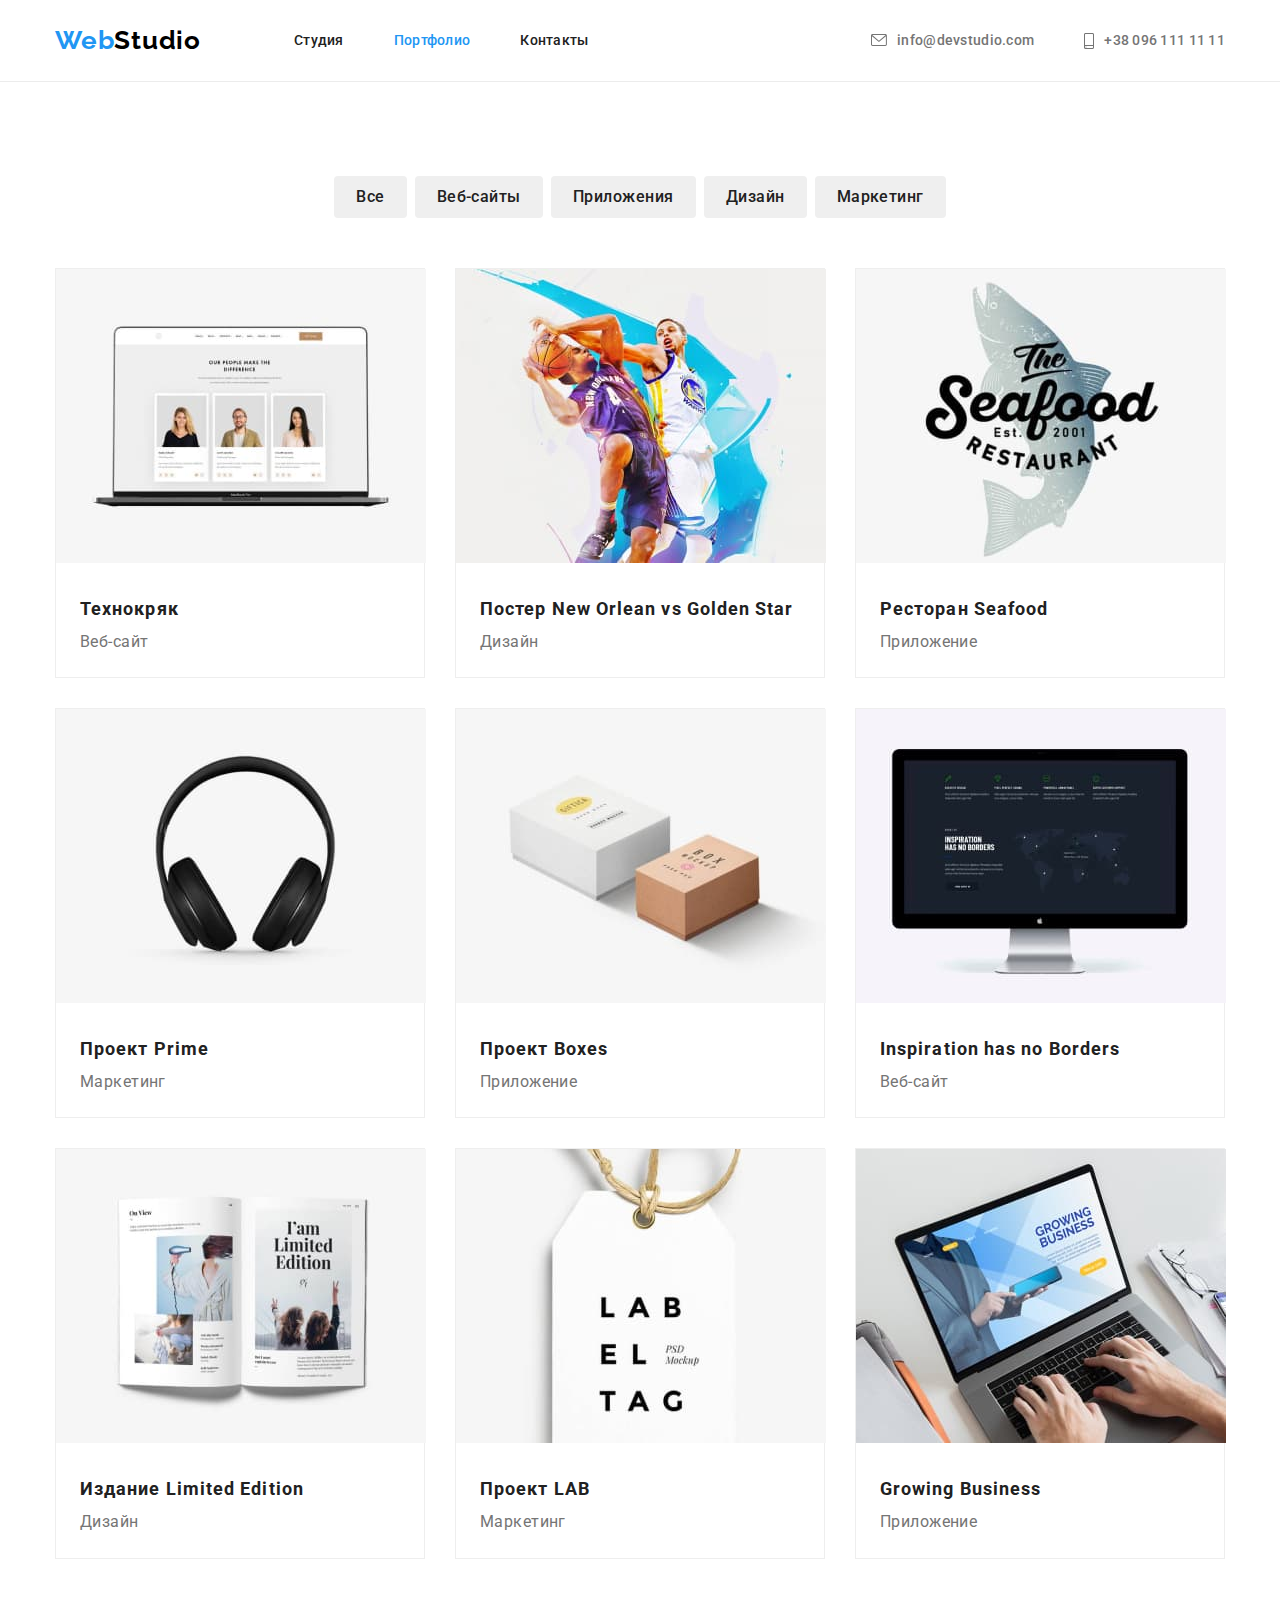
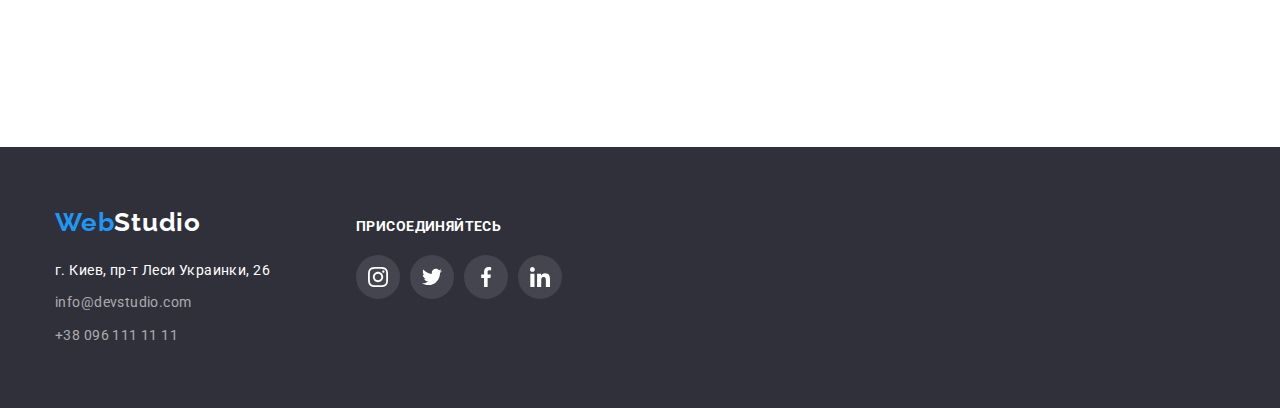
==== Portfolio.html @ 4412f635 "1" ====
<!DOCTYPE html>
<html lang="ru">
<head>
    <meta charset="UTF-8">
    <meta name="viewport" content="width=device-width, initial-scale=1.0">
    <link rel="stylesheet" href="node_modules/modern-normalize/modern-normalize.css">
    <link rel="preconnect" href="https://fonts.gstatic.com">
    <link rel="stylesheet"
        href="https://fonts.googleapis.com/css2?family=Oleo+Script&family=Raleway:wght@700&family=Roboto:wght@400;500;700;900&display=swap">
    <link rel="stylesheet" href="./CSS/style.css">
    <title>Портфолио</title>
</head>

<body>
    <!--Шапка сторінки-->
    <header class="header page-header">
        <div class="conteiner">
        <nav class="nav-conteiner"> 
            <a class="logo-header" href="/"><span class="logo-web">Web</span><span class="logo-studio">Studio</span></a>
            <ul class="nav-links site-nav ">
                <li class="item"><a class="link-header" href="./index.html">Студия</a></li>
                <li class="item"><a class="link-header current " href="./Portfolio.html">Портфолио</a></li>
                <li class="item"><a class="link-header" href="">Контакты</a></li>
            </ul>
        </nav>
        <ul class="contacts">
            <li class="item-contacts"><a class="link-contacts" href="mailto:info@devstudio.com">
                    <svg class="item-contacts mailto-icon">
                        <use href="./img/symbol-defs.svg#icon-envelope-hover"></use>
                    </svg>info@devstudio.com</a></li>
            <li class="item-contacts"><a class="link-contacts" href="tell:+380961111111">
                    <svg class="icon-tell">
                        <use href="./img/symbol-defs.svg#icon-smartphone"></use>
                    </svg>+38 096 111 11 11</a></li>
        </ul>
    </div>
    </header>
    <main class="portfolio-main">
        <div class=" conteiner conteiner-button">
            <h1 class="visually-hidden"></h1>
            <ul class="main-button">
                <li class="button-item"><button class="button-portfolio" type="button">Все</button></li>
                <li class="button-item"><button class="button-portfolio" type="button">Веб-сайты</button></li>
                <li class="button-item"><button class="button-portfolio" type="button">Приложения</button></li>
                <li class="button-item"><button class="button-portfolio" type="button">Дизайн</button></li>
                <li class="button-item"><button class="button-portfolio" type="button">Маркетинг</button></li>
            </ul>
        </div>
        <div class="conteiner-foto">
            <ul class="foto-list">               
                <li class="foto-item">
                    <a class="link-portfolio" href="">
                        <img  src="./img/портфолио_1.jpg" width="370" alt="включеный ноутбук" />
                    <div class="conteiner-text">
                        <h2 class="title">Технокряк</h2>
                        <p class="text-portfolio">Веб-сайт</p>
                    </div>
                    </a>        
                </li>
                <li class="foto-item"><a class="link-portfolio" href="">
                    <img src="./img/портфолио_2.jpg" width="370" alt="баскетбол" />
                    <div class="conteiner-text">
                        <h2 class="title">Постер New Orlean vs Golden Star</h2>
                        <p class="text-portfolio">Дизайн</p>
                    </div>
                    </a>
                </li>
                <li class="foto-item"><a class="link-portfolio" href="">
                    <img  src="./img/портфолио_3.jpg" width="370" alt="емблема" />
                    <div class="conteiner-text">
                        <h2 class="title">Ресторан Seafood</h2>
                        <p class="text-portfolio">Приложение</p>
                    </div>
                    </a>
                </li>
                <li class="foto-item"><a class="link-portfolio" href="">
                    <img  src="./img/портфолио_4.jpg" width="370" alt="наушники" />
                    <div class="conteiner-text">
                        <h2 class="title">Проект Prime</h2>
                        <p class="text-portfolio">Маркетинг</p>
                    </div>
                    </a>
                </li>
                <li class="foto-item"><a class="link-portfolio" href="">
                    <img  src="./img/портфолио_5.jpg" width="370" alt="дві коробки" />
                    <div class="conteiner-text">
                        <h2 class="title">Проект Boxes</h2>
                        <p class="text-portfolio">Приложение</p>
                    </div>
                    </a>
                </li>
                <li class="foto-item"><a class="link-portfolio" href="">
                    <img src="./img/портфолио_6.jpg" width="370" alt="монитор" />
                    <div class="conteiner-text">
                        <h2 class="title">Inspiration has no Borders</h2>
                        <p class="text-portfolio">Веб-сайт</p>
                    </div>
                    </a>
                </li>
                <li class="foto-item"><a class="link-portfolio" href="">
                    <img  src="./img/портфолио_7.jpg" width="370" alt="журнал" />
                    <div class="conteiner-text">
                        <h2 class="title">Издание Limited Edition</h2>
                        <p class="text-portfolio">Дизайн</p>
                    </div>   
                    </a>
                </li>
                <li class="foto-item"><a class="link-portfolio" href="">
                    <img  src="./img/портфолио_8.jpg" width="370" alt="бирка" />
                    <div class="conteiner-text">
                        <h2 class="title">Проект LAB</h2>
                        <p class="text-portfolio">Маркетинг</p>
                    </div>  
                    </a>
                </li>
                <li class="foto-item"><a class="link-portfolio" href="">
                    <img  src="./img/портфолио_9.jpg" width="370" alt="печатает на ноутбуки" />
                    <div class="conteiner-text">
                        <h2 class="title">Growing Business</h2>
                        <p class="text-portfolio">Приложение</p>
                    </div>  
                    </a>
                </li>
            </ul>
        </div>
    </main>
    <!--Футер-->
    <footer class="footer">
        <div class="conteiner conteiner-footer">
            <div class="conteiner-logo">
                <a class="logo-footer" href="/"><span class="logo-web">Web</span><span class="logo">Studio</span></a><br>
                <address class="address">
                    г. Киев, пр-т Леси Украинки, 26
                </address>
                <!-- Контакти -->
                <ul>
                    <li class="mailto">
                        <a class="link-footer" href="mailto:info@devstudio.com">info@devstudio.com</a></li>
                    <li>
                        <a class="link-footer" href="tell:+380961111111">+38 096 111 11 11</a></li>
                </ul>
            </div>
            <div class="conteiner-join">
                <p class="join-tatile">присоединяйтесь</p>
                <ul class="joim-item">
                    <li>
                        <a class="icon-link icon-join" href="#">
                            <svg class="icon-network">
                                <use href="./img/symbol-defs.svg#icon-instagram-2"></use>
                            </svg>
                        </a>
                    </li>
                    <li>
                        <a class="icon-link  icon-join" href="#">
                            <svg class="icon-network">
                                <use href="./img/symbol-defs.svg#icon-twitter-1"></use>
                            </svg>
                        </a>
                    </li>
                    <li>
                        <a class="icon-link  icon-join" href="#">
                            <svg class="icon-network">
                                <use href="./img/symbol-defs.svg#icon-facebook-1"></use>
                            </svg>
                        </a>
                    </li>
                    <li>
                        <a class="icon-link  icon-join" href="#">
                            <svg class="icon-network">
                                <use href="./img/symbol-defs.svg#icon-linkedin-1"></use>
                            </svg>
                        </a>
                    </li>
                </ul>
            </div>
        </div>
    </footer>
</body>

</html>
---- CSS/style.css ----
:root {
  /*колір тексту*/
  --main-text-color: #212121;
  --secondary-text-color: #757575;
  --accent-text-color: #2196f3;
  --bgc-accent-text-color: #ffffff;
  --footer-addressbox-text-color: rgba(255, 255, 255, 0.6);
  /*колір фону*/
  --button-bgc: #2196f3;
  --main-bgc: #e5e5e5;
  --secondary-bgc: #f5f4fa;
  --accent-bgc: #2f303a;
  --header-bgc: #ffffff;
}

body {
  background-color: var(--header-bgc);
  color: var(--main-text-color);
  font-family: "Roboto", sans-serif;
  font-size: 14px;
  line-height: 1.71;
  letter-spacing: 0.03em;
  text-transform: none;
  margin: 0;
}

/*--------------------------------------Скрить заголовки h2 і h1-----------------------------------*/
.visually-hidden {
  position: absolute;
  clip: rect(0 0 0 0);
  width: 1px;
  height: 1px;
  margin: -1px;
}
/*--------------------------------------------Общі значення----------------------------------*/
li {
  list-style: none;
}

a {
  text-decoration: none;
}

h1,
h2,
h3,
p {
  margin-top: 0px;
  margin-bottom: 0px;
}

ul {
  margin: 0;
  padding: 0;
  list-style: none;
}

/*--------------------------------------header----------------------------------------------*/
.conteiner {
  display: flex;
  align-items: center;
  width: 1200px;
  padding-left: 15px;
  padding-right: 15px;
  margin-left: auto;
  margin-right: auto;
}

.header {
  display: block;
  padding-top: 25px;
  padding-bottom: 25px;
}

.nav-conteiner {
  display: flex;
  align-items: center;
}

.logo-header {
  font-family: "Raleway";
  font-style: normal;
  font-weight: 700;
  font-size: 26px;
  line-height: 1.2;
  letter-spacing: 0.03em;

  margin-right: 93px;
  margin-left: 0px;
}
.logo-web {
  color: var(--accent-text-color);
}
.logo-studio {
  color: black;
}

.nav-links {
  display: flex;
}

.nav-links > .item:not(:last-child) {
  margin-right: 50px;
}

.site-nav.link-header.current {
  color: var(--accent-text-color);
}

.link-header {
  color: var(--main-text-color);
  font-style: normal;
  font-weight: 500;
  font-size: 14px;
  line-height: 1.14;
  letter-spacing: 0.02em;
}

.link-header:hover,
.link-header:focus {
  color: var(--accent-text-color);
}
.link-contacts {
  color: var(--secondary-text-color);
  font-weight: 500;
  font-size: 14px;
  line-height: 1.1;
  letter-spacing: 0.02em;
  display: flex;
  align-items: center;
}

.link-contacts:hover,
.link-contacts:focus {
  color: var(--accent-text-color);
}

.link-header.current {
  color: var(--accent-text-color);
}

.contacts {
  display: flex;
  margin-left: auto;
}
.item-contacts:not(:last-child) {
  margin-right: 50px;
}

.page-header {
  border-bottom: 1px solid #ececec;
  display: block;
}

.mailto-icon {
  width: 16px;
  height: 12px;
  margin-right: 10px;
  fill: currentColor;
}

.icon-tell {
  width: 10px;
  height: 16px;
  margin-right: 10px;
  fill: currentColor;
}

/*--------------------------------------hero--------------------------------------------*/

.hero-conteiner {
  margin: 0 auto;
  max-width: 1600px;
}

.hero {
  background: var(--accent-bgc);
  padding: 0;
}
.hero .hero-conteiner {
  background-image: linear-gradient(
      to top left,
      rgba(47, 48, 58, 0.4),
      rgba(47, 48, 58, 0.4)
    ),
    url(../img/Герой.jpg);
  background-position: center;
  height: 600px;
  padding: 200px;
}

.heading-conteiner {
  width: 695px;
  text-align: center;
  margin: 0 auto;
}

.hero-main {
  color: var(--bgc-accent-text-color);
  font-style: normal;
  font-weight: 900;
  font-size: 44px;
  line-height: 1.4;
  letter-spacing: 0.06em;
  text-transform: uppercase;
  margin-bottom: 30px;
}

.button {
  background-color: var(--accent-text-color);
  color: var(--bgc-accent-text-color);
  font-family: inherit;
  font-style: normal;
  font: weight 700;
  font-size: 16px;
  line-height: 1.9;
  align-items: center;
  letter-spacing: 0.06em;
  border-style: none;

  padding-top: 10px;
  padding-right: 32px;
  padding-bottom: 10px;
  padding-left: 32px;
}

/*---------------------------наші переваги------------------------------*/

.advantage {
  padding-top: 94px;
}

.advantage-list {
  display: flex;
  padding-left: 0;
}

.advantage-title {
  margin-top: 30px;
  padding: 0;
  margin-bottom: 10px;
}

.advantage-item {
  width: calc((100%-90px) / 4);
  margin-right: 30px;
}

.advantage-item:nth-child(4n) {
  margin-right: 0;
}

.advantage-essence {
  padding: 0;
  margin: 0;
}

.icon-advantage {
  width: 65.32px;
  height: 70px;
}

.icon-conteiner {
  background: #f5f4fa;
  border-radius: 4px;
  display: flex;
  justify-content: center;
  padding-top: 25px;
  padding-bottom: 25px;
}
/*----------------------------------------Чем ми занимаемся------------------------------*/
.conteiner-work {
  padding-top: 94px;
  padding-bottom: 94px;
  display: block;
}

.work {
  color: var(--main-text-color);
  text-align: center;
  font-style: normal;
  font-weight: 700;
  font-size: 36px;
  line-height: 1.2;
  letter-spacing: 0.03em;
  margin-bottom: 50px;
  display: block;
}

.conteiner-img {
  display: block;
}

.conteiner-list {
  display: flex;
  margin-top: 0;
  margin-bottom: 0;
}

.conteiner-item:not(:last-child) {
  margin-right: 30px;
}

/*------------------------------------------команда-------------------------------------*/
.team {
  background: var(--secondary-bgc);
  padding-top: 94px;
  padding-bottom: 94px;
}
.our-team {
  color: var(--main-text-color);
  font-style: normal;
  font-weight: 700;
  font-size: 36px;
  line-height: 1.2;
  text-align: center;
  letter-spacing: 0.03em;
}

h3 {
  color: var(--main-text-color);
  font-weight: 700;
  font-size: 14px;
  line-height: 1.1;
  letter-spacing: 0.03em;
  text-transform: uppercase;
}

.text {
  color: var(--secondary-text-color);
  font-style: normal;
  font-weight: 400;
  font-size: 14px;
  line-height: 1.7;
  letter-spacing: 0.03em;
  padding-bottom: 16px;
}

.team-hero {
  background: url(4853.jpg);
  border-radius: 0px;
  text-align: center;
}
.name {
  font-style: normal;
  font-weight: 500;
  font-size: 16px;
  line-height: 1.2;
  text-align: center;
  letter-spacing: 0.03em;
  text-transform: capitalize;
  margin-bottom: 10px;
}

.workers {
  display: block;
  width: 1200px;
  padding-left: 15px;
  padding-right: 15px;
  margin-left: auto;
  margin-right: auto;
}

.our-team-hidden {
  display: block;
  margin-bottom: 50px;
}

.team-list {
  display: flex;
}

.team-hero:not(:last-child) {
  margin-right: 30px;
}

* {
  box-sizing: border-box;
}

.foto {
  display: block;
  max-width: 100%;
  height: auto;
  margin-bottom: 30px;
}

.team-hero {
  width: 270px;
  margin-left: auto;
  margin-right: auto;
  background: #ffffff;
  box-shadow: 0px 1px 3px rgba(0, 0, 0, 0.12), 0px 1px 1px rgba(0, 0, 0, 0.14),
    0px 2px 1px rgba(0, 0, 0, 0.2);
  border-radius: 0px 0px 4px 4px;
}

.card.flex-start-aligned {
  align-items: flex-start;
}
.team-icons {
  display: inline-flex;
  justify-content: center;
}

.icon-network {
  width: 20px;
  height: 20px;

  fill: currentColor;
}

.icon-link {
  display: inline-flex;
  width: 44px;
  height: 44px;
  border-radius: 50%;
  align-items: center;
  background-position: center;
  justify-content: center;
  color: #afb1b8;
  margin-right: 10px;
}

.icon-link:hover,
.icon-link:focus {
  background-color: var(--accent-text-color);
  color: #ffffff;
}

.network-conteiner {
  padding-bottom: 30px;
  display: flex;
  justify-content: center;
}

/*--------------------------------Клієнти--------------------------------*/

.clients {
  padding-top: 94px;
  padding-bottom: 94px;
}

.client-title {
  font-weight: 700;
  font-size: 36px;
  line-height: 1.17;
  text-align: center;
}

.conteiner-client {
  display: block;
}

.client-list {
  display: flex;
  justify-content: space-between;
  align-items: center;
  margin-top: 50px;
}

.client-link {
  display: inline-flex;
  justify-content: center;
  align-items: center;
  width: 170px;
  height: 90px;
  border: 1px solid #afb1b8;
  border-radius: 4px;

  fill: #afb1b8;
}

.client-link:hover,
.logotype:hover,
.client-link:focus,
.logotype:focus {
  border-color: 1px solid var(--button-bgc);
  color: var(--button-bgc);
  outline: none;
  fill: var(--button-bgc);
}

/*-------------------------------Footer------------------------------------*/
.footer {
  background-color: var(--accent-bgc);
  font-size: 14px;
  line-height: 1.7;
  padding-top: 60px;
  padding-bottom: 60px;
}

.conteiner-footer {
  display: block;
}

.logo {
  color: var(--bgc-accent-text-color);
}

.logo-footer {
  font-family: "Raleway";
  font-style: normal;
  font-weight: 700;
  font-size: 26px;
  line-height: 1.2;
  letter-spacing: 0.03em;
  margin-bottom: 20px;
}

.address {
  color: var(--bgc-accent-text-color);
  font-style: normal;
  font-weight: 400;
  font-size: 14px;
  line-height: 1.7;
  letter-spacing: 0.03em;
  margin-top: 20px;
  margin-bottom: 9px;
  text-decoration: none;
}

.address:last-child {
  margin-bottom: 0;
}

.link-footer {
  color: var(--footer-addressbox-text-color);
  font-style: normal;
  font-weight: 400;
  font-size: 14px;
  line-height: 1.7;
  letter-spacing: 0.03em;
}

.mailto {
  margin-bottom: 9px;
}

.conteiner-join {
  display: block;
  justify-content: center;
}

.conteiner-logo {
  width: 231px;
  margin-right: 70px;
  padding: 0;
}

.joim-item {
  display: flex;
}

.join-tatile {
  font-weight: 700;
  font-size: 14px;
  line-height: 1.14;
  letter-spacing: 0.03em;
  text-transform: uppercase;
  color: #ffffff;
  margin-bottom: 20px;
}

.conteiner-footer {
  display: flex;
  align-items: baseline;
}

.icon-join {
  background-color: rgba(255, 255, 255, 0.1);
  color: #ffffff;
}

/*-----------------------------Портфолио--------------------------------*/

/*-------------------------------------------кнопки------------------------------------------------*/

.conteiner-button {
  margin-left: auto;
  margin-right: auto;
}

.main-button {
  display: flex;
  margin-left: auto;
  margin-right: auto;
  padding-bottom: 50px;
}

.button-item:not(:last-child) {
  margin-right: 8px;
}

.button-portfolio {
  font-family: inherit;
  padding-left: 22px;
  padding-right: 22px;
  padding-top: 8px;
  padding-bottom: 8px;
  border-radius: 4px;

  font-family: Roboto;
  font-style: normal;
  font-weight: 500;
  font-size: 16px;
  line-height: 1.6;
  text-align: center;
  letter-spacing: 0.03em;
  color: #212121;
  border-style: none;
}

.button-portfolio:hover,
.button-portfolio:focus {
  color: var(--bgc-accent-text-color);
  background-color: var(--button-bgc);
}

.text-portfolio {
  font-style: normal;
  font-weight: 400;
  font-size: 16px;
  line-height: 1.9;
  color: var(--secondary-text-color);
}

.title {
  font-family: "Roboto";
  font-style: normal;
  font-weight: 700;
  font-size: 18px;
  line-height: 2;
  letter-spacing: 0.06em;
  color: var(--main-text-color);
}

.foto-list {
  flex-wrap: wrap;
  display: flex;
  padding-bottom: 94px;
}

.foto-item {
  flex-basis: (calc(100%-60px) / 3);
  border: 1px solid #eeeeee;
  margin-right: 30px;
  margin-bottom: 30px;
  width: 370px;
  box-sizing: border-box;
}

.link-portfolio:hover,
.link-portfolio:focus {
  box-shadow: 0px 1px 1px rgba(0, 0, 0, 0.12), 0px 4px 4px rgba(0, 0, 0, 0.06),
    1px 4px 6px rgba(0, 0, 0, 0.16);
  outline: none;
}

.link-portfolio {
  display: block;
  text-decoration: none;
}

.foto-item:nth-child(3n) {
  margin-right: 0;
}

.foto-item:nth-last-child(-n + 3) {
  margin-bottom: 0;
}

.conteiner-foto {
  width: 1200px;
  padding-left: 15px;
  padding-right: 15px;
  margin-left: auto;
  margin-right: auto;
}

.conteiner-text {
  padding: 20px 24px;
}

.logo-footer {
  font-family: "Raleway";
  font-style: 500;
  font-weight: 700;
  font-size: 26px;
  line-height: 1.2;
  letter-spacing: 0.03em;
}

.portfolio-main {
  padding-top: 94px;
  padding-bottom: 94px;
}
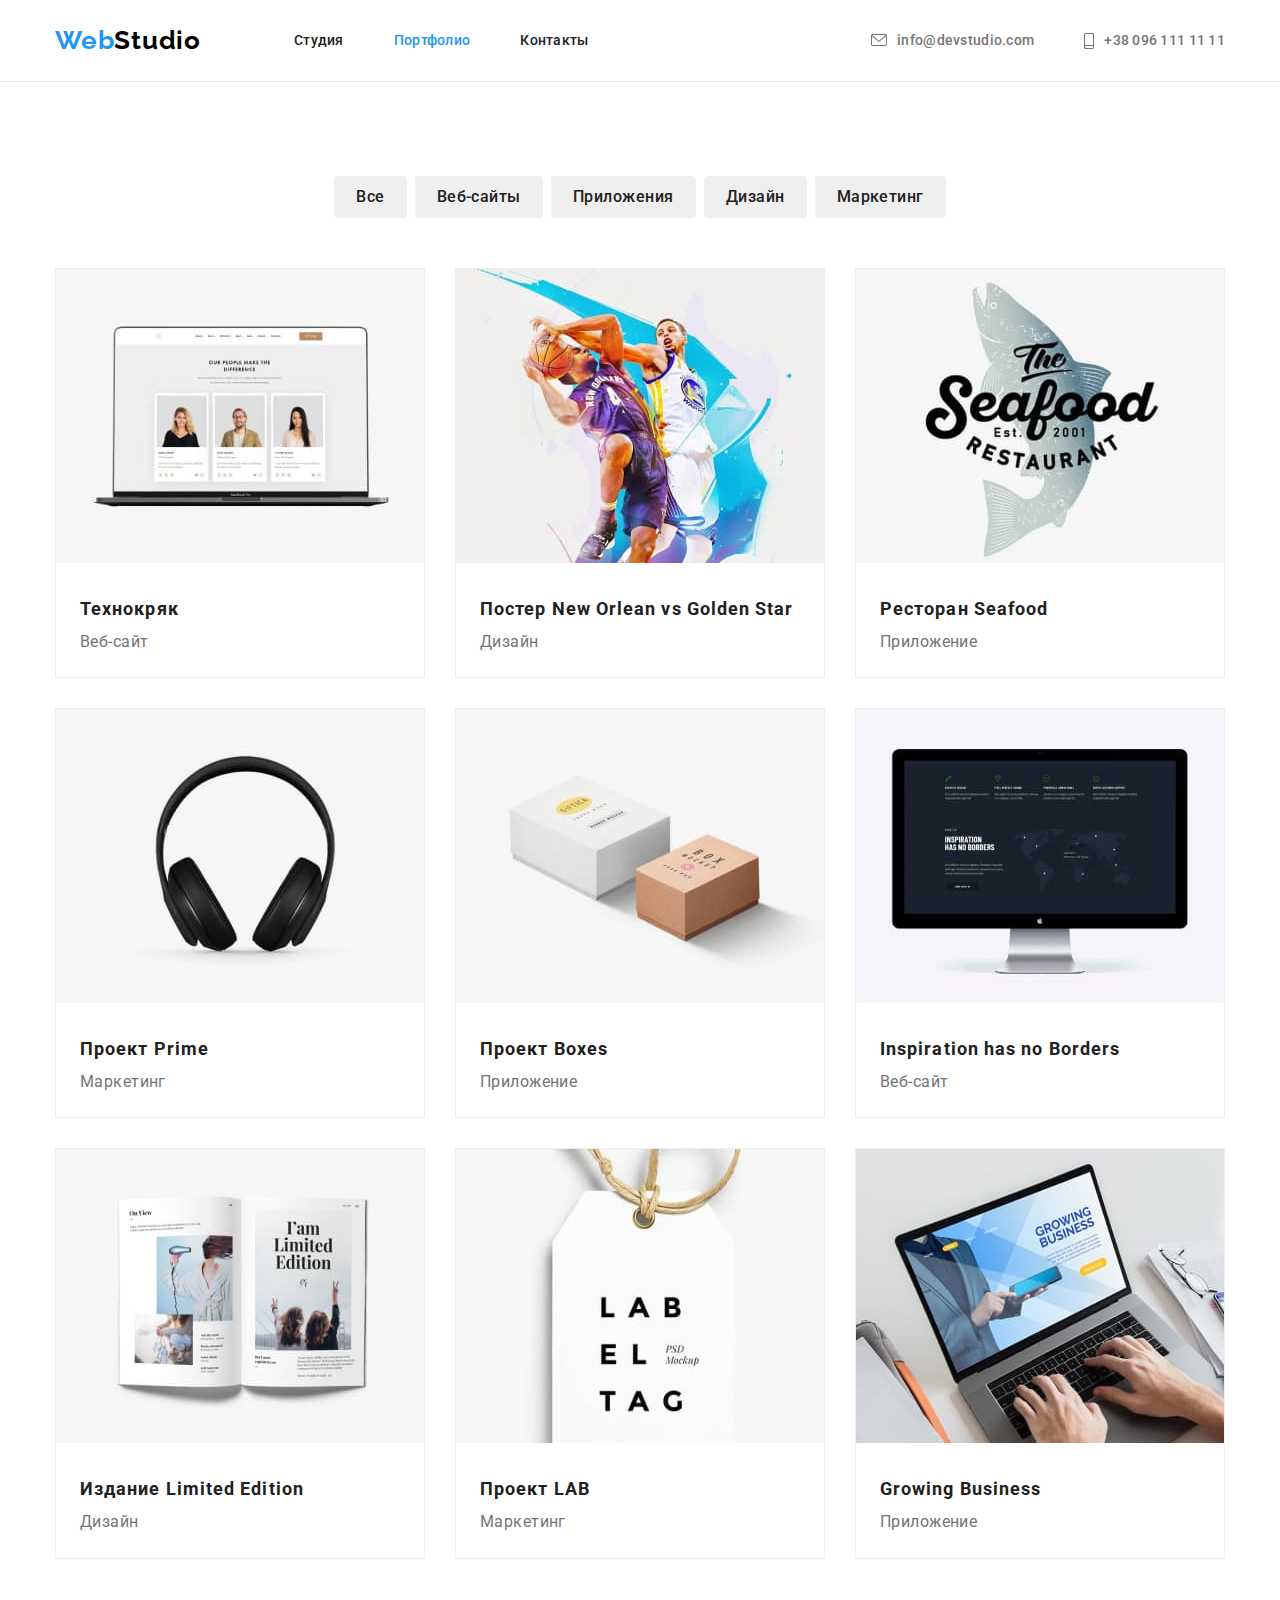
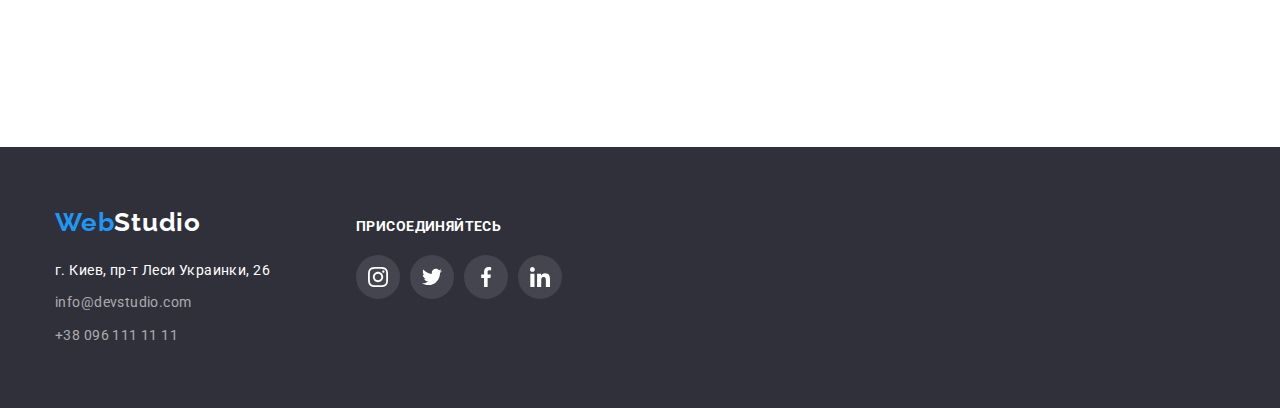
==== commit dc2cdee2: "2" ====
--- a/Portfolio.html
+++ b/Portfolio.html
@@ -50,7 +50,13 @@
             <ul class="foto-list">               
                 <li class="foto-item">
                     <a class="link-portfolio" href="">
-                        <img  src="./img/портфолио_1.jpg" width="370" alt="включеный ноутбук" />
+                        <div class="overlay-conteiner">
+                        <img class="img-portfolio"  src="./img/портфолио_1.jpg" width="370" alt="включеный ноутбук" />
+                        </div>
+                    <div class="overlay">
+                        <p>Технокряк это современная площадка распространения коронавируса. Компании используют эту платформу для цифрового
+                        шпионажа и атак на защищённые сервера конкурентов.</p>
+                    </div>
                     <div class="conteiner-text">
                         <h2 class="title">Технокряк</h2>
                         <p class="text-portfolio">Веб-сайт</p>
--- a/CSS/style.css
+++ b/CSS/style.css
@@ -301,6 +301,39 @@
   margin-right: 30px;
 }
 
+.product-actions {
+  position: relative;
+}
+
+.product-actions > .example {
+  position: absolute;
+
+  font-family: "Roboto";
+  font-style: normal;
+  font-weight: bold;
+  font-size: 14px;
+  line-height: 16px;
+  text-align: center;
+  letter-spacing: 0.03em;
+  text-transform: uppercase;
+  color: #ffffff;
+
+  padding: 27px 0;
+
+  width: 100%;
+  height: 70px;
+
+  background: rgba(47, 48, 58, 0.8);
+
+  bottom: 0;
+  right: 0;
+  margin: 0;
+}
+
+.img-example {
+  display: block;
+}
+
 /*------------------------------------------команда-------------------------------------*/
 .team {
   background: var(--secondary-bgc);
@@ -660,6 +693,8 @@
 .link-portfolio {
   display: block;
   text-decoration: none;
+  position: relative;
+  overflow: hidden;
 }
 
 .foto-item:nth-child(3n) {
@@ -695,3 +730,28 @@
   padding-top: 94px;
   padding-bottom: 94px;
 }
+
+.link-portfolio:hover .overlay {
+  transform: translatex(0);
+}
+
+.overlay {
+  position: absolute;
+  width: 100%;
+  height: 100%;
+  bottom: 370px;
+  top: 0;
+  background: rgba(33, 150, 243, 0.9);
+
+  transform: translatey(100%);
+  transition: transform 250ms ease;
+}
+
+.overlay > p {
+  color: #fff;
+  font-size: 18px;
+  margin: 63px 24px;
+}
+
+.overlay-conteiner {
+}
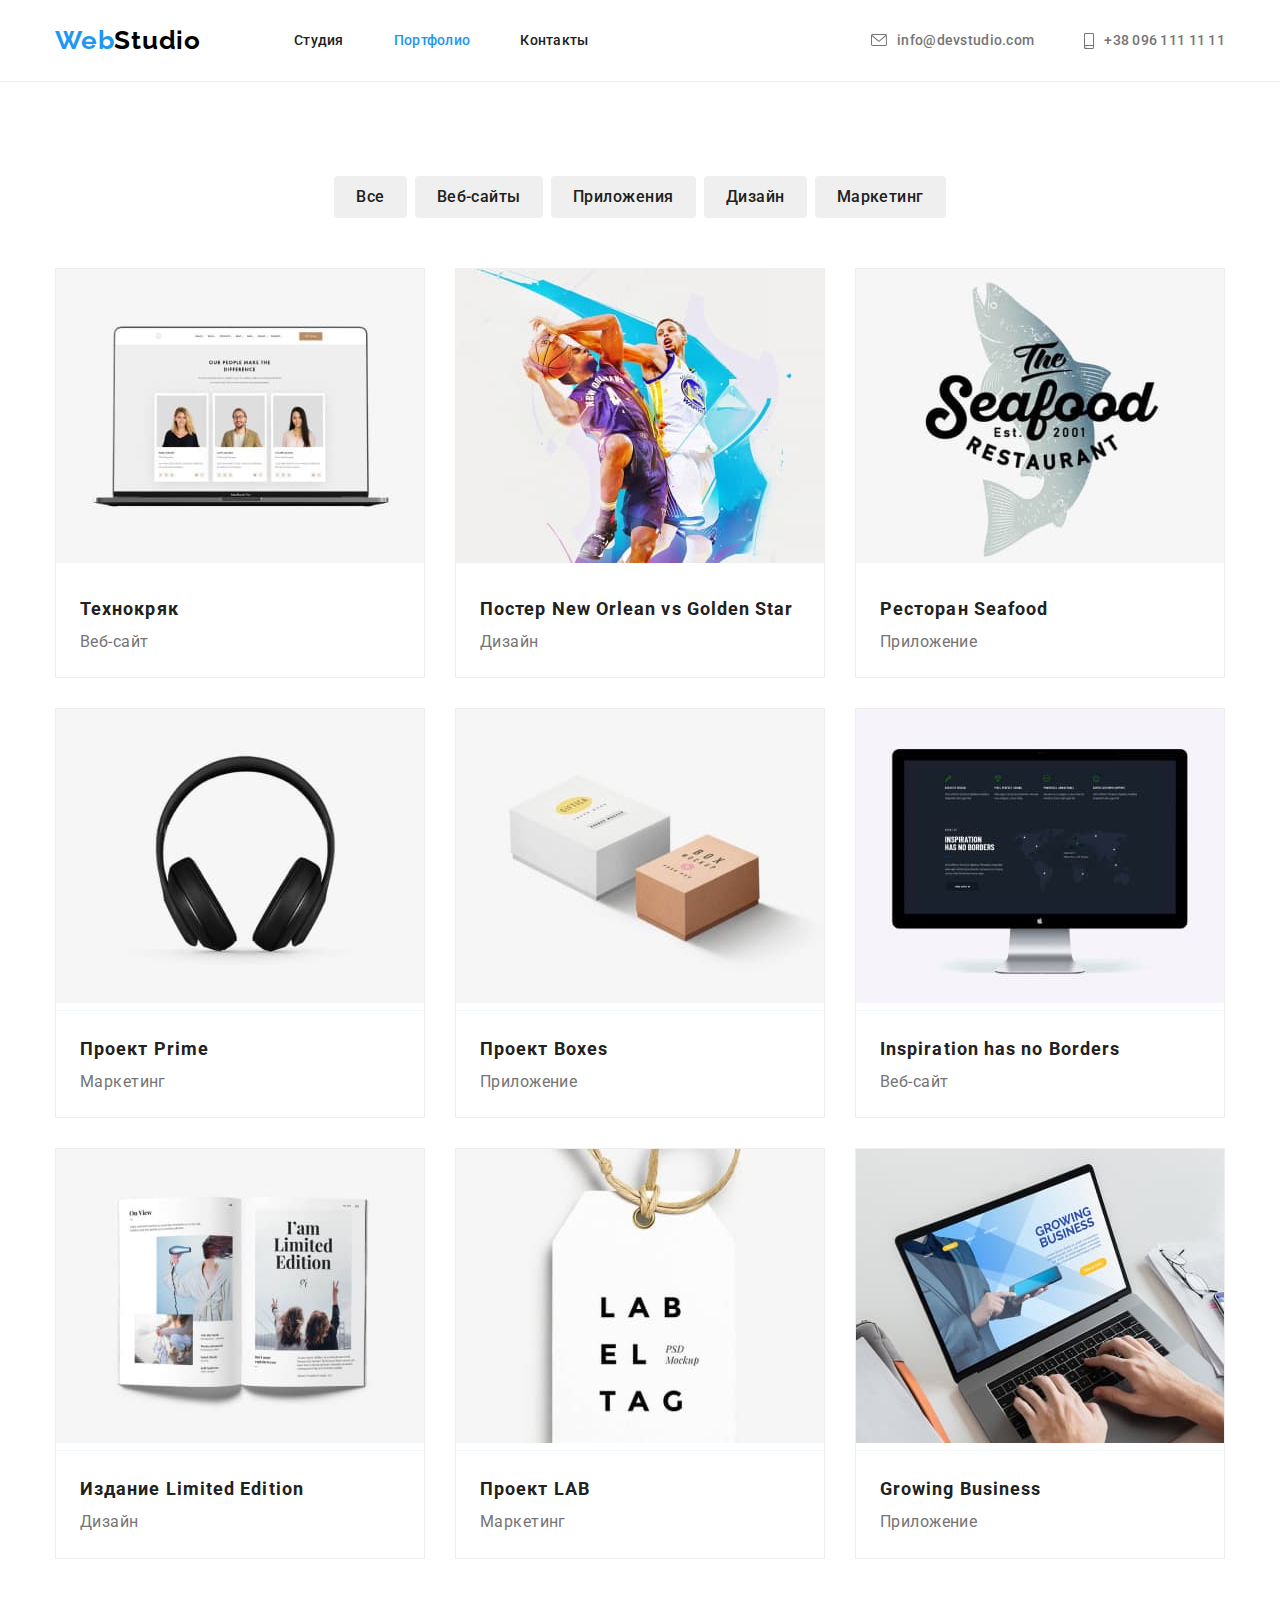
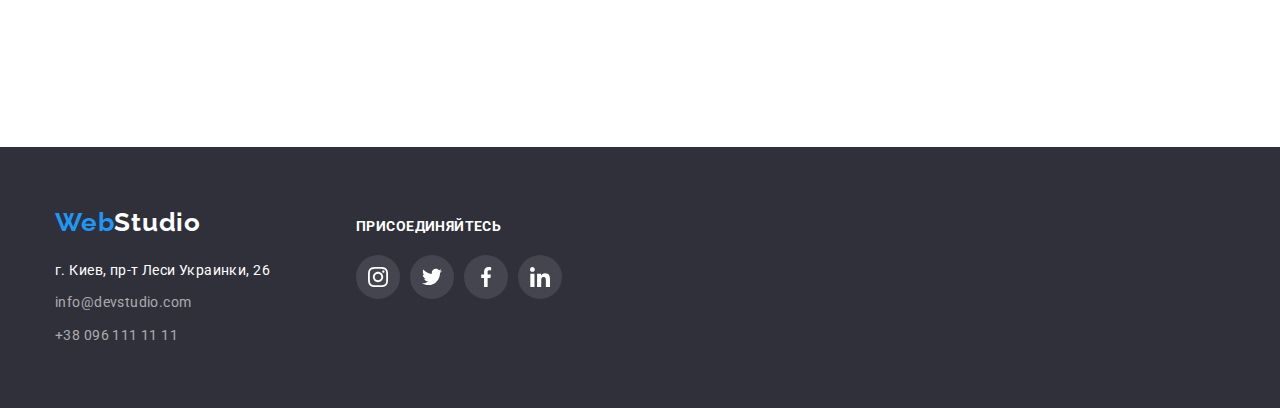
==== commit fa38da31: "3" ====
--- a/Portfolio.html
+++ b/Portfolio.html
@@ -51,76 +51,141 @@
                 <li class="foto-item">
                     <a class="link-portfolio" href="">
                         <div class="overlay-conteiner">
-                        <img class="img-portfolio"  src="./img/портфолио_1.jpg" width="370" alt="включеный ноутбук" />
+                            <img class="img-portfolio" src="./img/портфолио_1.jpg" width="370" alt="включеный ноутбук" />
+                            <div class="overlay">
+                                <p>Технокряк это современная площадка распространения коронавируса. Компании используют эту платформу для
+                                    цифрового
+                                    шпионажа и атак на защищённые сервера конкурентов.</p>
+                            </div>
                         </div>
-                    <div class="overlay">
-                        <p>Технокряк это современная площадка распространения коронавируса. Компании используют эту платформу для цифрового
-                        шпионажа и атак на защищённые сервера конкурентов.</p>
-                    </div>
-                    <div class="conteiner-text">
-                        <h2 class="title">Технокряк</h2>
-                        <p class="text-portfolio">Веб-сайт</p>
-                    </div>
-                    </a>        
-                </li>
-                <li class="foto-item"><a class="link-portfolio" href="">
-                    <img src="./img/портфолио_2.jpg" width="370" alt="баскетбол" />
-                    <div class="conteiner-text">
-                        <h2 class="title">Постер New Orlean vs Golden Star</h2>
-                        <p class="text-portfolio">Дизайн</p>
-                    </div>
-                    </a>
-                </li>
-                <li class="foto-item"><a class="link-portfolio" href="">
-                    <img  src="./img/портфолио_3.jpg" width="370" alt="емблема" />
-                    <div class="conteiner-text">
-                        <h2 class="title">Ресторан Seafood</h2>
-                        <p class="text-portfolio">Приложение</p>
-                    </div>
-                    </a>
-                </li>
-                <li class="foto-item"><a class="link-portfolio" href="">
-                    <img  src="./img/портфолио_4.jpg" width="370" alt="наушники" />
-                    <div class="conteiner-text">
-                        <h2 class="title">Проект Prime</h2>
-                        <p class="text-portfolio">Маркетинг</p>
-                    </div>
-                    </a>
-                </li>
-                <li class="foto-item"><a class="link-portfolio" href="">
-                    <img  src="./img/портфолио_5.jpg" width="370" alt="дві коробки" />
-                    <div class="conteiner-text">
-                        <h2 class="title">Проект Boxes</h2>
-                        <p class="text-portfolio">Приложение</p>
-                    </div>
-                    </a>
-                </li>
-                <li class="foto-item"><a class="link-portfolio" href="">
-                    <img src="./img/портфолио_6.jpg" width="370" alt="монитор" />
-                    <div class="conteiner-text">
-                        <h2 class="title">Inspiration has no Borders</h2>
-                        <p class="text-portfolio">Веб-сайт</p>
-                    </div>
-                    </a>
-                </li>
-                <li class="foto-item"><a class="link-portfolio" href="">
-                    <img  src="./img/портфолио_7.jpg" width="370" alt="журнал" />
-                    <div class="conteiner-text">
-                        <h2 class="title">Издание Limited Edition</h2>
-                        <p class="text-portfolio">Дизайн</p>
-                    </div>   
-                    </a>
-                </li>
-                <li class="foto-item"><a class="link-portfolio" href="">
-                    <img  src="./img/портфолио_8.jpg" width="370" alt="бирка" />
-                    <div class="conteiner-text">
-                        <h2 class="title">Проект LAB</h2>
-                        <p class="text-portfolio">Маркетинг</p>
-                    </div>  
-                    </a>
-                </li>
-                <li class="foto-item"><a class="link-portfolio" href="">
-                    <img  src="./img/портфолио_9.jpg" width="370" alt="печатает на ноутбуки" />
+                        <div class="conteiner-text">
+                            <h2 class="title">Технокряк</h2>
+                            <p class="text-portfolio">Веб-сайт</p>
+                        </div>
+                        </a>
+                        </li>
+                        <li class="foto-item"><a class="link-portfolio" href="">
+                                <div class="overlay-conteiner">
+                                    <img src="./img/портфолио_2.jpg" width="370" alt="баскетбол" />
+                                    <div class="overlay">
+                                        <p>Технокряк это современная площадка распространения коронавируса. Компании используют эту платформу
+                                            для
+                                            цифрового
+                                            шпионажа и атак на защищённые сервера конкурентов.</p>
+                                    </div>
+                                </div>
+                                <div class="conteiner-text">
+                                    <h2 class="title">Постер New Orlean vs Golden Star</h2>
+                                    <p class="text-portfolio">Дизайн</p>
+                                </div>
+                            </a>
+                        </li>
+                        <li class="foto-item"><a class="link-portfolio" href="">
+                                <div class="overlay-conteiner">
+                                    <img src="./img/портфолио_3.jpg" width="370" alt="емблема" />
+                                    <div class="overlay">
+                                        <p>Технокряк это современная площадка распространения коронавируса. Компании используют эту платформу
+                                            для
+                                            цифрового
+                                            шпионажа и атак на защищённые сервера конкурентов.</p>
+                                    </div>
+                                </div>
+                                <div class="conteiner-text">
+                                    <h2 class="title">Ресторан Seafood</h2>
+                                    <p class="text-portfolio">Приложение</p>
+                                </div>
+                            </a>
+                        </li>
+                        <li class="foto-item"><a class="link-portfolio" href="">
+                                <div class="overlay-conteiner">
+                                    <img src="./img/портфолио_4.jpg" width="370" alt="наушники" />
+                                    <div class="overlay">
+                                        <p>Технокряк это современная площадка распространения коронавируса. Компании используют эту платформу
+                                            для
+                                            цифрового
+                                            шпионажа и атак на защищённые сервера конкурентов.</p>
+                                    </div>
+                                </div>
+                                <div class="conteiner-text">
+                                    <h2 class="title">Проект Prime</h2>
+                                    <p class="text-portfolio">Маркетинг</p>
+                                </div>
+                            </a>
+                        </li>
+                        <li class="foto-item"><a class="link-portfolio" href="">
+                                <div class="overlay-conteiner">
+                                    <img src="./img/портфолио_5.jpg" width="370" alt="дві коробки" />
+                                    <div class="overlay">
+                                        <p>Технокряк это современная площадка распространения коронавируса. Компании используют эту платформу
+                                            для
+                                            цифрового
+                                            шпионажа и атак на защищённые сервера конкурентов.</p>
+                                    </div>
+                                </div>
+                                <div class="conteiner-text">
+                                    <h2 class="title">Проект Boxes</h2>
+                                    <p class="text-portfolio">Приложение</p>
+                                </div>
+                            </a>
+                        </li>
+                        <li class="foto-item"><a class="link-portfolio" href="">
+                                <div class="overlay-conteiner">
+                                    <img src="./img/портфолио_6.jpg" width="370" alt="монитор" />
+                                    <div class="overlay">
+                                        <p>Технокряк это современная площадка распространения коронавируса. Компании используют эту платформу
+                                            для
+                                            цифрового
+                                            шпионажа и атак на защищённые сервера конкурентов.</p>
+                                    </div>
+                                </div>
+                                <div class="conteiner-text">
+                                    <h2 class="title">Inspiration has no Borders</h2>
+                                    <p class="text-portfolio">Веб-сайт</p>
+                                </div>
+                            </a>
+                        </li>
+                        <li class="foto-item"><a class="link-portfolio" href="">
+                                <div class="overlay-conteiner">
+                                    <img src="./img/портфолио_7.jpg" width="370" alt="журнал" />
+                                    <div class="overlay">
+                                        <p>Технокряк это современная площадка распространения коронавируса. Компании используют эту платформу
+                                            для
+                                            цифрового
+                                            шпионажа и атак на защищённые сервера конкурентов.</p>
+                                    </div>
+                                </div>
+                                <div class="conteiner-text">
+                                    <h2 class="title">Издание Limited Edition</h2>
+                                    <p class="text-portfolio">Дизайн</p>
+                                </div>
+                            </a>
+                        </li>
+                        <li class="foto-item"><a class="link-portfolio" href="">
+                                <div class="overlay-conteiner">
+                                    <img src="./img/портфолио_8.jpg" width="370" alt="бирка" />
+                                    <div class="overlay">
+                                        <p>Технокряк это современная площадка распространения коронавируса. Компании используют эту платформу
+                                            для
+                                            цифрового
+                                            шпионажа и атак на защищённые сервера конкурентов.</p>
+                                    </div>
+                                </div>
+                                <div class="conteiner-text">
+                                    <h2 class="title">Проект LAB</h2>
+                                    <p class="text-portfolio">Маркетинг</p>
+                                </div>
+                            </a>
+                        </li>
+                        <li class="foto-item"><a class="link-portfolio" href="">
+                                <div class="overlay-conteiner">
+                                    <img src="./img/портфолио_9.jpg" width="370" alt="печатает на ноутбуки" />
+                                    <div class="overlay">
+                                        <p>Технокряк это современная площадка распространения коронавируса. Компании используют эту платформу
+                                            для
+                                            цифрового
+                                            шпионажа и атак на защищённые сервера конкурентов.</p>
+                                    </div>
+                                </div>
                     <div class="conteiner-text">
                         <h2 class="title">Growing Business</h2>
                         <p class="text-portfolio">Приложение</p>
--- a/CSS/style.css
+++ b/CSS/style.css
@@ -693,8 +693,6 @@
 .link-portfolio {
   display: block;
   text-decoration: none;
-  position: relative;
-  overflow: hidden;
 }
 
 .foto-item:nth-child(3n) {
@@ -732,7 +730,7 @@
 }
 
 .link-portfolio:hover .overlay {
-  transform: translatex(0);
+  transform: translatey(0);
 }
 
 .overlay {
@@ -754,4 +752,6 @@
 }
 
 .overlay-conteiner {
-}
+  position: relative;
+  overflow: hidden;
+}
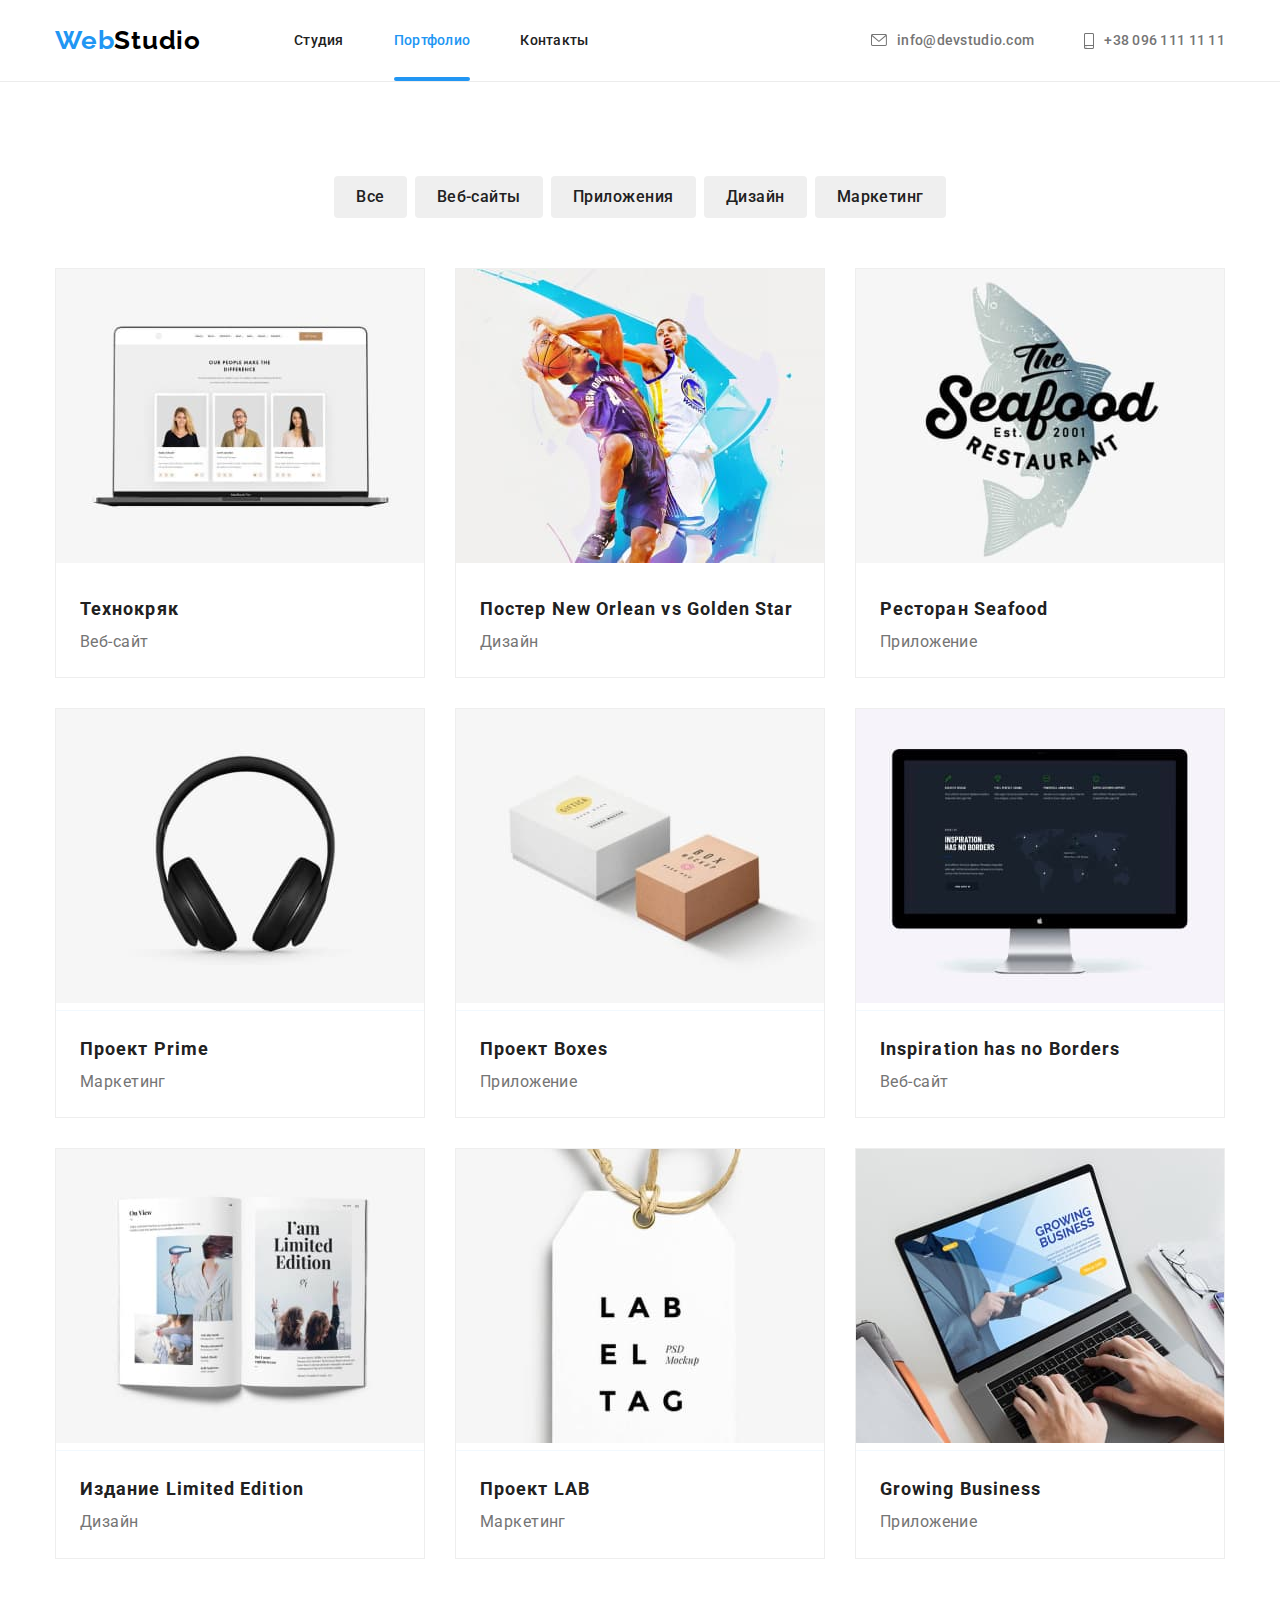
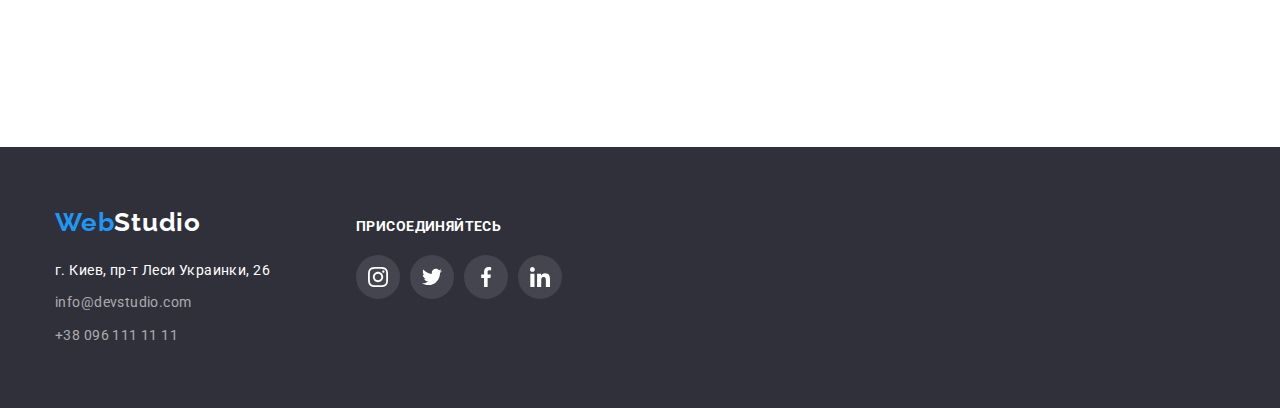
==== commit 826cdcfc: "over" ====
--- a/Portfolio.html
+++ b/Portfolio.html
@@ -53,7 +53,7 @@
                         <div class="overlay-conteiner">
                             <img class="img-portfolio" src="./img/портфолио_1.jpg" width="370" alt="включеный ноутбук" />
                             <div class="overlay">
-                                <p>Технокряк это современная площадка распространения коронавируса. Компании используют эту платформу для
+                                <p class="ppt">Технокряк это современная площадка распространения коронавируса. Компании используют эту платформу для
                                     цифрового
                                     шпионажа и атак на защищённые сервера конкурентов.</p>
                             </div>
--- a/CSS/style.css
+++ b/CSS/style.css
@@ -114,12 +114,15 @@
   font-size: 14px;
   line-height: 1.14;
   letter-spacing: 0.02em;
+  position: relative;
+  padding: 33px 0;
 }
 
 .link-header:hover,
 .link-header:focus {
   color: var(--accent-text-color);
 }
+
 .link-contacts {
   color: var(--secondary-text-color);
   font-weight: 500;
@@ -130,9 +133,30 @@
   align-items: center;
 }
 
+.link-header::after {
+  content: "";
+
+  position: absolute;
+  bottom: 0;
+  left: 0;
+  display: block;
+  width: 100%;
+  height: 4px;
+  border-radius: 2px;
+  background-color: var(--button-bgc);
+  opacity: 0;
+
+  transition: all 250ms cubic-bezier(0.4, 0, 0.2, 1);
+}
+
+.current.link-header::after {
+  opacity: 1;
+}
+
 .link-contacts:hover,
 .link-contacts:focus {
   color: var(--accent-text-color);
+  transition: all 250ms cubic-bezier(0.4, 0, 0.2, 1);
 }
 
 .link-header.current {
@@ -459,6 +483,7 @@
 .icon-link:focus {
   background-color: var(--accent-text-color);
   color: #ffffff;
+  transition: all 250ms cubic-bezier(0.4, 0, 0.2, 1);
 }
 
 .network-conteiner {
@@ -512,6 +537,8 @@
   color: var(--button-bgc);
   outline: none;
   fill: var(--button-bgc);
+
+  transition: all 250ms cubic-bezier(0.4, 0, 0.2, 1);
 }
 
 /*-------------------------------Footer------------------------------------*/
@@ -648,6 +675,8 @@
 .button-portfolio:focus {
   color: var(--bgc-accent-text-color);
   background-color: var(--button-bgc);
+
+  transition: all 250ms cubic-bezier(0.4, 0, 0.2, 1);
 }
 
 .text-portfolio {
@@ -688,6 +717,8 @@
   box-shadow: 0px 1px 1px rgba(0, 0, 0, 0.12), 0px 4px 4px rgba(0, 0, 0, 0.06),
     1px 4px 6px rgba(0, 0, 0, 0.16);
   outline: none;
+
+  transition: all 250ms cubic-bezier(0.4, 0, 0.2, 1);
 }
 
 .link-portfolio {
@@ -729,29 +760,73 @@
   padding-bottom: 94px;
 }
 
-.link-portfolio:hover .overlay {
-  transform: translatey(0);
+.link-portfolio:hover .overlay,
+.link-portfolio:focus .overlay {
+  transform: translateY(0%);
 }
 
 .overlay {
   position: absolute;
   width: 100%;
   height: 100%;
-  bottom: 370px;
+  left: 0;
   top: 0;
+  padding: 63px 24px;
   background: rgba(33, 150, 243, 0.9);
 
-  transform: translatey(100%);
-  transition: transform 250ms ease;
+  transform: translateY(100%);
+  transition: all 250ms cubic-bezier(0.4, 0, 0.2, 1);
 }
 
 .overlay > p {
   color: #fff;
   font-size: 18px;
-  margin: 63px 24px;
 }
 
 .overlay-conteiner {
   position: relative;
   overflow: hidden;
 }
+
+.backdrop {
+  position: fixed;
+  top: 0;
+  left: 0;
+  right: 0;
+  bottom: 0;
+
+  background-color: rgba(0, 0, 0, 0.2);
+}
+
+.modal {
+  position: absolute;
+  top: 50%;
+  left: 50%;
+  width: 528px;
+  height: 581px;
+  background-color: #ffff;
+  box-shadow: 0px 1px 3px rgba(0, 0, 0, 0.12), 0px 1px 1px rgba(0, 0, 0, 0.14),
+    0px 2px 1px rgba(0, 0, 0, 0.2);
+  border-radius: 4px;
+  transform: translate(-50%, -50%) scale(1);
+  transition-property: transform, scale;
+  transition-duration: 500ms;
+  transition-timing-function: cubic-bezier(0.4, 0, 0.2, 1);
+}
+
+.is-hidden {
+  opacity: 0;
+  pointer-events: none;
+}
+
+.close {
+  position: absolute;
+  top: 8px;
+  right: 8px;
+  width: 30px;
+  height: 30px;
+  border-radius: 50%;
+  border: 1px solid rgba(0, 0, 0, 0.1);
+  background: #ffff;
+  cursor: pointer;
+}
